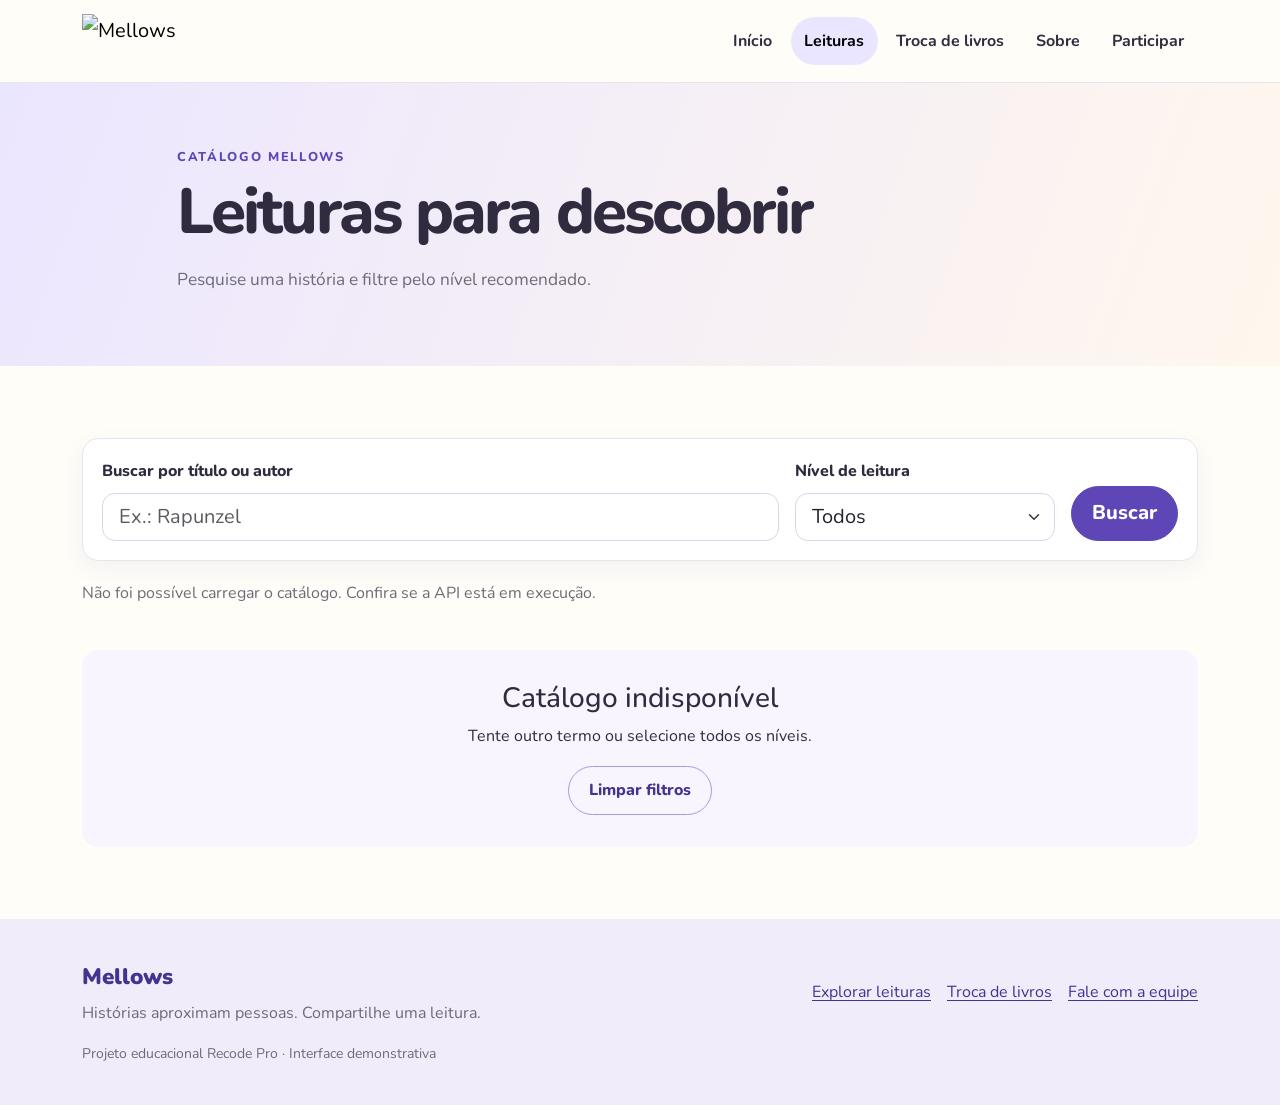
==== frontend/leitura.html @ 277d5baa "feat: make Mellows a full-stack portfolio project" ====
<!doctype html>
<html lang="pt-BR">
<head>
  <meta charset="utf-8">
  <meta name="viewport" content="width=device-width, initial-scale=1">
  <meta name="description" content="Mellows: leitura compartilhada e troca de livros para crianças e famílias.">
  <title>Leituras | Mellows</title>
  <link rel="preconnect" href="https://fonts.googleapis.com">
  <link rel="preconnect" href="https://fonts.gstatic.com" crossorigin>
  <link href="https://fonts.googleapis.com/css2?family=Nunito:wght@400;500;600;700;800&display=swap" rel="stylesheet">
  <link href="https://cdn.jsdelivr.net/npm/bootstrap@5.3.3/dist/css/bootstrap.min.css" rel="stylesheet" integrity="sha384-QWTKZyjpPEjISv5WaRU9OFeRpok6YctnYmDr5pNlyT2bRjXh0JMhjY6hW+ALEwIH" crossorigin="anonymous">
  <link rel="stylesheet" href="./site.css">
  <script src="./site.js" defer></script>
  <script src="https://cdn.jsdelivr.net/npm/bootstrap@5.3.3/dist/js/bootstrap.bundle.min.js" integrity="sha384-YvpcrYf0tY3lHB60NNkmXc5s9fDVZLESaAA55NDzOxhy9GkcIdslK1eN7N6jIeHz" crossorigin="anonymous" defer></script>
</head>
<body>
  <a class="skip-link" href="#main-content">Pular para o conteúdo</a>
  <header class="site-header">
    <nav class="navbar navbar-expand-lg" aria-label="Navegação principal">
      <div class="container">
        <a class="navbar-brand" href="./index.html" aria-label="Mellows, página inicial">
          <img src="./Img/logoMellows.png" alt="Mellows" width="164" height="54">
        </a>
        <button class="navbar-toggler" type="button" data-bs-toggle="collapse" data-bs-target="#mainNavigation" aria-controls="mainNavigation" aria-expanded="false" aria-label="Abrir menu">
          <span class="navbar-toggler-icon"></span>
        </button>
        <div class="collapse navbar-collapse" id="mainNavigation">
          <ul class="navbar-nav ms-auto align-items-lg-center">
          <li class="nav-item"><a class="nav-link" href="./index.html">Início</a></li>
          <li class="nav-item"><a class="nav-link active" href="./leitura.html" aria-current="page">Leituras</a></li>
          <li class="nav-item"><a class="nav-link" href="./trocaLivros.html">Troca de livros</a></li>
          <li class="nav-item"><a class="nav-link" href="./quemSomos.html">Sobre</a></li>
          <li class="nav-item"><a class="nav-link" href="./cadastre-se.html">Participar</a></li>
          </ul>
        </div>
      </div>
    </nav>
  </header>
  <main id="main-content">
    <section class="page-hero"><div class="container"><p class="eyebrow">Catálogo Mellows</p><h1>Leituras para descobrir</h1><p>Pesquise uma história e filtre pelo nível recomendado.</p></div></section>
    <section class="container section-block" aria-labelledby="catalog-title">
      <h2 class="visually-hidden" id="catalog-title">Catálogo de livros</h2>
      <form class="catalog-toolbar" data-catalog-filters role="search">
        <div class="field-grow"><label for="book-search" class="form-label">Buscar por título ou autor</label><input id="book-search" class="form-control form-control-lg" type="search" name="q" placeholder="Ex.: Rapunzel" autocomplete="off"></div>
        <div class="field-level"><label for="reading-level" class="form-label">Nível de leitura</label><select id="reading-level" class="form-select form-select-lg" name="level"><option value="">Todos</option><option value="INICIANTE">Iniciante</option><option value="INTERMEDIARIO">Intermediário</option><option value="AVANCADO">Avançado</option></select></div>
        <button class="btn btn-primary btn-lg" type="submit">Buscar</button>
      </form>
      <p class="results-status" data-catalog-status role="status" aria-live="polite">Carregando catálogo…</p>
      <div class="book-grid" data-book-grid></div>
      <div class="empty-state" data-empty-state hidden><h3>Nenhum livro encontrado</h3><p>Tente outro termo ou selecione todos os níveis.</p><button class="btn btn-outline-primary" type="button" data-reset-filters>Limpar filtros</button></div>
    </section>
  </main>
  <footer class="site-footer">
    <div class="container footer-inner">
      <div><a class="footer-brand" href="./index.html">Mellows</a><p>Histórias aproximam pessoas. Compartilhe uma leitura.</p></div>
      <div class="footer-links" aria-label="Links do rodapé"><a href="./leitura.html">Explorar leituras</a><a href="./trocaLivros.html">Troca de livros</a><a href="mailto:contato@mellows.com.br">Fale com a equipe</a></div>
      <small>Projeto educacional Recode Pro · Interface demonstrativa</small>
    </div>
  </footer>
</body>
</html>
---- frontend/site.css ----
:root {
  --ink: #302b3f;
  --muted: #6f6a78;
  --paper: #fffdf8;
  --lilac: #ebe6ff;
  --purple: #5e46b7;
  --purple-dark: #46328f;
  --pink: #ffddd8;
  --green: #dff1c2;
  --line: #e8e3ed;
  --shadow: 0 18px 48px rgba(46, 33, 83, .1);
}

* { box-sizing: border-box; }
html { scroll-behavior: smooth; }
body { margin: 0; background: var(--paper); color: var(--ink); font-family: "Nunito", system-ui, sans-serif; line-height: 1.65; }
a { color: var(--purple-dark); text-underline-offset: .18em; }
a:hover { color: var(--purple); }
:focus-visible { outline: 3px solid #d36caa !important; outline-offset: 3px; }
.skip-link { position: absolute; z-index: 1100; top: -4rem; left: 1rem; padding: .7rem 1rem; background: #fff; border-radius: .5rem; }
.skip-link:focus { top: 1rem; }
.site-header { position: relative; z-index: 10; background: rgba(255,253,248,.96); border-bottom: 1px solid var(--line); }
.navbar { min-height: 82px; }
.navbar-brand img { display: block; width: 164px; height: auto; }
.navbar-nav { gap: .3rem; }
.nav-link { color: var(--ink); padding: .7rem .85rem !important; border-radius: 999px; font-weight: 700; }
.nav-link:hover, .nav-link.active { background: var(--lilac); color: var(--purple-dark); }
.btn { border-radius: 999px; font-weight: 800; padding: .72rem 1.25rem; }
.btn-primary { --bs-btn-bg: var(--purple); --bs-btn-border-color: var(--purple); --bs-btn-hover-bg: var(--purple-dark); --bs-btn-hover-border-color: var(--purple-dark); --bs-btn-active-bg: var(--purple-dark); --bs-btn-active-border-color: var(--purple-dark); }
.btn-outline-primary { --bs-btn-color: var(--purple-dark); --bs-btn-border-color: #a99bdf; --bs-btn-hover-bg: var(--lilac); --bs-btn-hover-color: var(--purple-dark); --bs-btn-hover-border-color: var(--purple); }
.hero-section { overflow: hidden; background: linear-gradient(115deg, #f4f0ff 0%, #fff7ed 100%); }
.hero-grid { min-height: 520px; padding-block: 4rem; display: grid; grid-template-columns: 1.05fr .95fr; align-items: center; gap: 3rem; }
.hero-copy h1, .page-hero h1 { max-width: 720px; margin: 0 0 1.2rem; font-size: clamp(2.6rem, 6vw, 4.5rem); font-weight: 800; line-height: 1.06; letter-spacing: -.045em; }
.hero-copy h1 span { color: var(--purple); }
.hero-copy .lead { max-width: 570px; color: var(--muted); font-size: 1.2rem; }
.eyebrow { margin-bottom: .65rem; color: var(--purple); font-size: .8rem; font-weight: 800; letter-spacing: .13em; text-transform: uppercase; }
.hero-actions { display: flex; flex-wrap: wrap; gap: .75rem; margin-top: 1.7rem; }
.hero-note { margin-top: 1.4rem; color: var(--muted); font-size: .95rem; }
.hero-art { position: relative; max-width: 540px; justify-self: end; }
.hero-art img { display: block; width: 100%; max-height: 370px; object-fit: cover; border: 10px solid white; border-radius: 42% 42% 1.4rem 1.4rem; box-shadow: var(--shadow); }
.hero-sticker { position: absolute; right: -1rem; bottom: 1.3rem; padding: 1rem 1.3rem; background: var(--green); border-radius: 1rem; font-weight: 800; transform: rotate(3deg); box-shadow: 0 9px 24px rgba(36,55,22,.12); }
.section-block { padding-block: 4.5rem; }
.section-heading { max-width: 680px; margin: 0 auto 2rem; text-align: center; }
.section-heading-left { margin-inline: 0; text-align: left; }
.section-heading h2, .about-grid h2, .feature-content h2 { font-size: clamp(2rem, 4vw, 3rem); font-weight: 800; line-height: 1.12; letter-spacing: -.035em; }
.section-heading p:not(.eyebrow), .page-hero p:not(.eyebrow) { color: var(--muted); font-size: 1.08rem; }
.steps-grid { display: grid; grid-template-columns: repeat(3, 1fr); gap: 1.2rem; }
.step-card { min-height: 205px; padding: 1.5rem; border: 1px solid var(--line); border-radius: 1.2rem; background: white; }
.step-number { display: inline-grid; width: 2.4rem; height: 2.4rem; place-items: center; border-radius: 50%; background: var(--pink); color: var(--ink); font-weight: 800; }
.step-card h3 { margin-top: 1rem; font-size: 1.25rem; font-weight: 800; }
.step-card p { margin-bottom: 0; color: var(--muted); }
.feature-band { padding-block: 3.3rem; background: var(--purple-dark); color: white; }
.feature-content { display: flex; align-items: center; justify-content: space-between; gap: 2rem; }
.feature-content h2 { max-width: 620px; margin-bottom: .7rem; }
.feature-content p:not(.eyebrow) { max-width: 600px; margin-bottom: 0; color: #e8e0ff; }
.feature-band .eyebrow { color: #d6c9ff; }
.page-hero { padding-block: 4rem 3.5rem; background: linear-gradient(110deg, var(--lilac), #fff7ed); }
.page-hero .container { max-width: 950px; }
.page-hero h1 { font-size: clamp(2.5rem, 5vw, 4rem); }
.catalog-toolbar { display: flex; align-items: end; gap: 1rem; padding: 1.2rem; background: white; border: 1px solid var(--line); border-radius: 1rem; box-shadow: 0 8px 25px rgba(46,33,83,.05); }
.field-grow { flex: 1; }
.field-level { width: min(100%, 260px); }
.form-label { font-weight: 800; }
.form-control, .form-select { border-color: #dcd5e8; border-radius: .8rem; }
.results-status { min-height: 1.6rem; margin: 1.2rem 0; color: var(--muted); }
.book-grid { display: grid; grid-template-columns: repeat(3, minmax(0, 1fr)); gap: 1.3rem; }
.book-card { overflow: hidden; display: flex; flex-direction: column; border: 1px solid var(--line); border-radius: 1.15rem; background: white; box-shadow: 0 8px 24px rgba(46,33,83,.06); transition: transform .18s ease, box-shadow .18s ease; }
.book-card:hover { transform: translateY(-4px); box-shadow: var(--shadow); }
.book-cover { width: 100%; height: 255px; object-fit: contain; padding: 1rem; background: #f5f0ff; }
.book-card-body { display: flex; flex: 1; flex-direction: column; align-items: flex-start; padding: 1.25rem; }
.book-card h2 { font-size: 1.35rem; font-weight: 800; }
.book-card p { color: var(--muted); }
.book-meta { display: flex; flex-wrap: wrap; gap: .45rem; margin: 0 0 1rem; }
.badge-soft { display: inline-block; padding: .3rem .65rem; border-radius: 999px; background: var(--green); color: #344526; font-size: .78rem; font-weight: 800; }
.book-card .btn { margin-top: auto; }
.empty-state { margin-top: 1.5rem; padding: 2rem; border-radius: 1rem; background: #f8f5ff; text-align: center; }
.narrow-content { max-width: 720px; }
.panel-form { padding: clamp(1.3rem, 4vw, 2.5rem); border: 1px solid var(--line); border-radius: 1.2rem; background: white; box-shadow: var(--shadow); }
.panel-form h2 { font-weight: 800; }
.form-intro, .form-feedback { color: var(--muted); }
.form-feedback { margin-top: 1rem; }
.about-grid { display: grid; grid-template-columns: 1fr 1fr; align-items: center; gap: 3rem; }
.about-grid p { color: var(--muted); }
.about-grid img { width: 100%; max-height: 420px; object-fit: cover; border-radius: 1.4rem; box-shadow: var(--shadow); }
.principle-list { margin: 0; padding-left: 1.2rem; line-height: 2.1; }
.book-detail { max-width: 960px; }
.detail-layout { display: grid; grid-template-columns: minmax(240px, .8fr) 1.2fr; gap: 3rem; align-items: start; }
.detail-cover { width: 100%; max-height: 450px; object-fit: contain; padding: 1rem; border-radius: 1.2rem; background: #f5f0ff; }
.detail-copy h1 { font-size: clamp(2.2rem, 5vw, 3.6rem); font-weight: 800; line-height: 1.1; }
.site-footer { padding-block: 2.5rem; background: #f0ecfa; }
.footer-inner { display: grid; grid-template-columns: 1fr auto; gap: 1rem 2rem; align-items: center; }
.footer-brand { color: var(--purple-dark); font-size: 1.4rem; font-weight: 900; text-decoration: none; }
.site-footer p { margin: .25rem 0 0; color: var(--muted); }
.footer-links { display: flex; flex-wrap: wrap; gap: 1rem; }
.footer-inner small { grid-column: 1 / -1; color: var(--muted); }
[hidden] { display: none !important; }
@media (max-width: 767.98px) {
  .navbar { min-height: 70px; }
  .navbar-brand img { width: 138px; }
  .navbar-nav { align-items: stretch !important; padding-block: .4rem 1rem; }
  .hero-grid { min-height: 0; grid-template-columns: 1fr; gap: 2rem; padding-block: 3rem; }
  .hero-art { justify-self: center; width: min(100%, 500px); }
  .hero-sticker { right: .3rem; }
  .steps-grid, .book-grid { grid-template-columns: 1fr; }
  .feature-content, .about-grid, .detail-layout { grid-template-columns: 1fr; display: grid; }
  .feature-content .btn { justify-self: start; }
  .catalog-toolbar { align-items: stretch; flex-direction: column; }
  .field-level { width: 100%; }
  .footer-inner { grid-template-columns: 1fr; }
  .footer-inner small { grid-column: auto; }
}
@media (prefers-reduced-motion: reduce) { html { scroll-behavior: auto; } *, *::before, *::after { transition-duration: .01ms !important; animation-duration: .01ms !important; } }
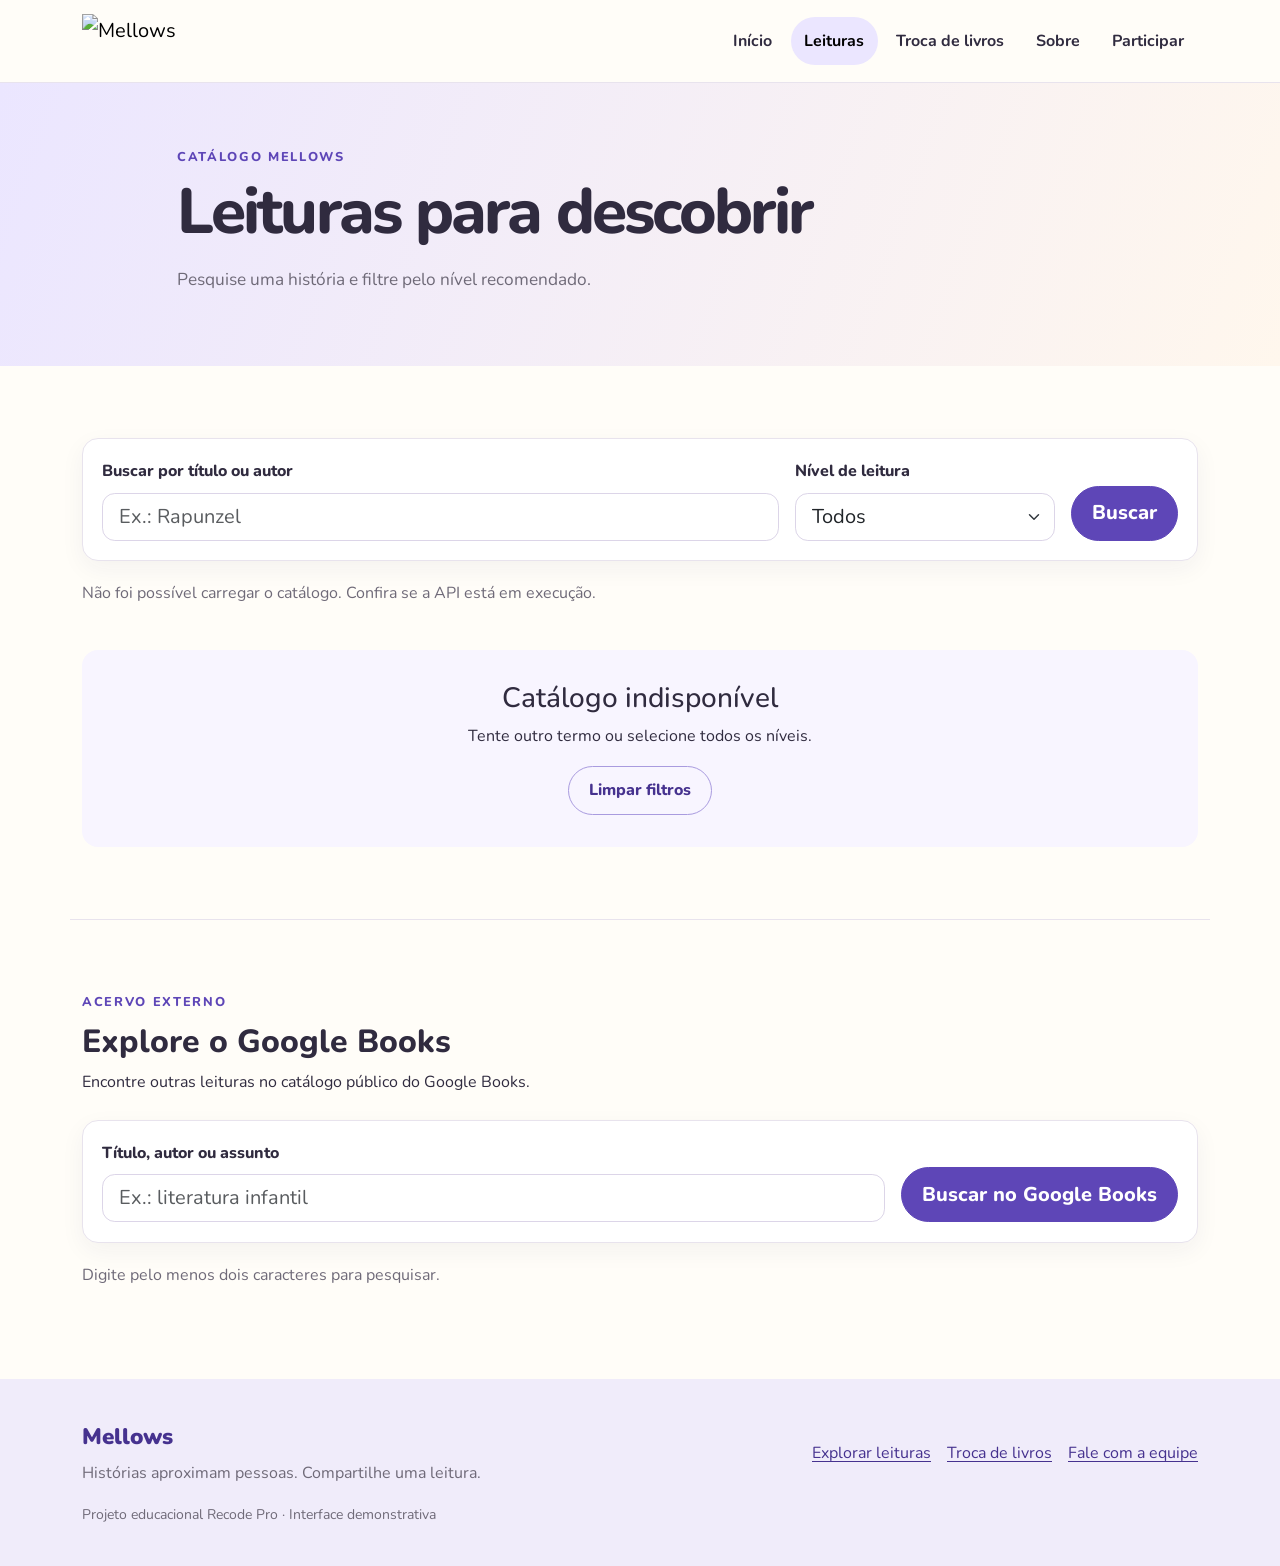
==== commit 5c043bc7: "feat: integrate Google Books search" ====
--- a/frontend/leitura.html
+++ b/frontend/leitura.html
@@ -49,6 +49,17 @@
       <div class="book-grid" data-book-grid></div>
       <div class="empty-state" data-empty-state hidden><h3>Nenhum livro encontrado</h3><p>Tente outro termo ou selecione todos os níveis.</p><button class="btn btn-outline-primary" type="button" data-reset-filters>Limpar filtros</button></div>
     </section>
+    <section class="container section-block external-books" aria-labelledby="google-books-title">
+      <div class="external-books-heading">
+        <div><p class="eyebrow">Acervo externo</p><h2 id="google-books-title">Explore o Google Books</h2><p>Encontre outras leituras no catálogo público do Google Books.</p></div>
+      </div>
+      <form class="catalog-toolbar" data-google-books-search role="search">
+        <div class="field-grow"><label for="google-book-query" class="form-label">Título, autor ou assunto</label><input id="google-book-query" class="form-control form-control-lg" type="search" name="q" placeholder="Ex.: literatura infantil" autocomplete="off" required minlength="2" maxlength="100"></div>
+        <button class="btn btn-primary btn-lg" type="submit">Buscar no Google Books</button>
+      </form>
+      <p class="results-status" data-google-books-status role="status" aria-live="polite">Digite pelo menos dois caracteres para pesquisar.</p>
+      <div class="book-grid" data-google-books-grid></div>
+    </section>
   </main>
   <footer class="site-footer">
     <div class="container footer-inner">
--- a/frontend/site.css
+++ b/frontend/site.css
@@ -73,6 +73,10 @@
 .book-meta { display: flex; flex-wrap: wrap; gap: .45rem; margin: 0 0 1rem; }
 .badge-soft { display: inline-block; padding: .3rem .65rem; border-radius: 999px; background: var(--green); color: #344526; font-size: .78rem; font-weight: 800; }
 .book-card .btn { margin-top: auto; }
+.external-books { border-top: 1px solid var(--line); }
+.external-books-heading { margin-bottom: 1.5rem; }
+.external-books-heading h2 { font-weight: 800; }
+.external-books .book-cover { object-fit: contain; background: #f7f4fb; }
 .empty-state { margin-top: 1.5rem; padding: 2rem; border-radius: 1rem; background: #f8f5ff; text-align: center; }
 .narrow-content { max-width: 720px; }
 .panel-form { padding: clamp(1.3rem, 4vw, 2.5rem); border: 1px solid var(--line); border-radius: 1.2rem; background: white; box-shadow: var(--shadow); }
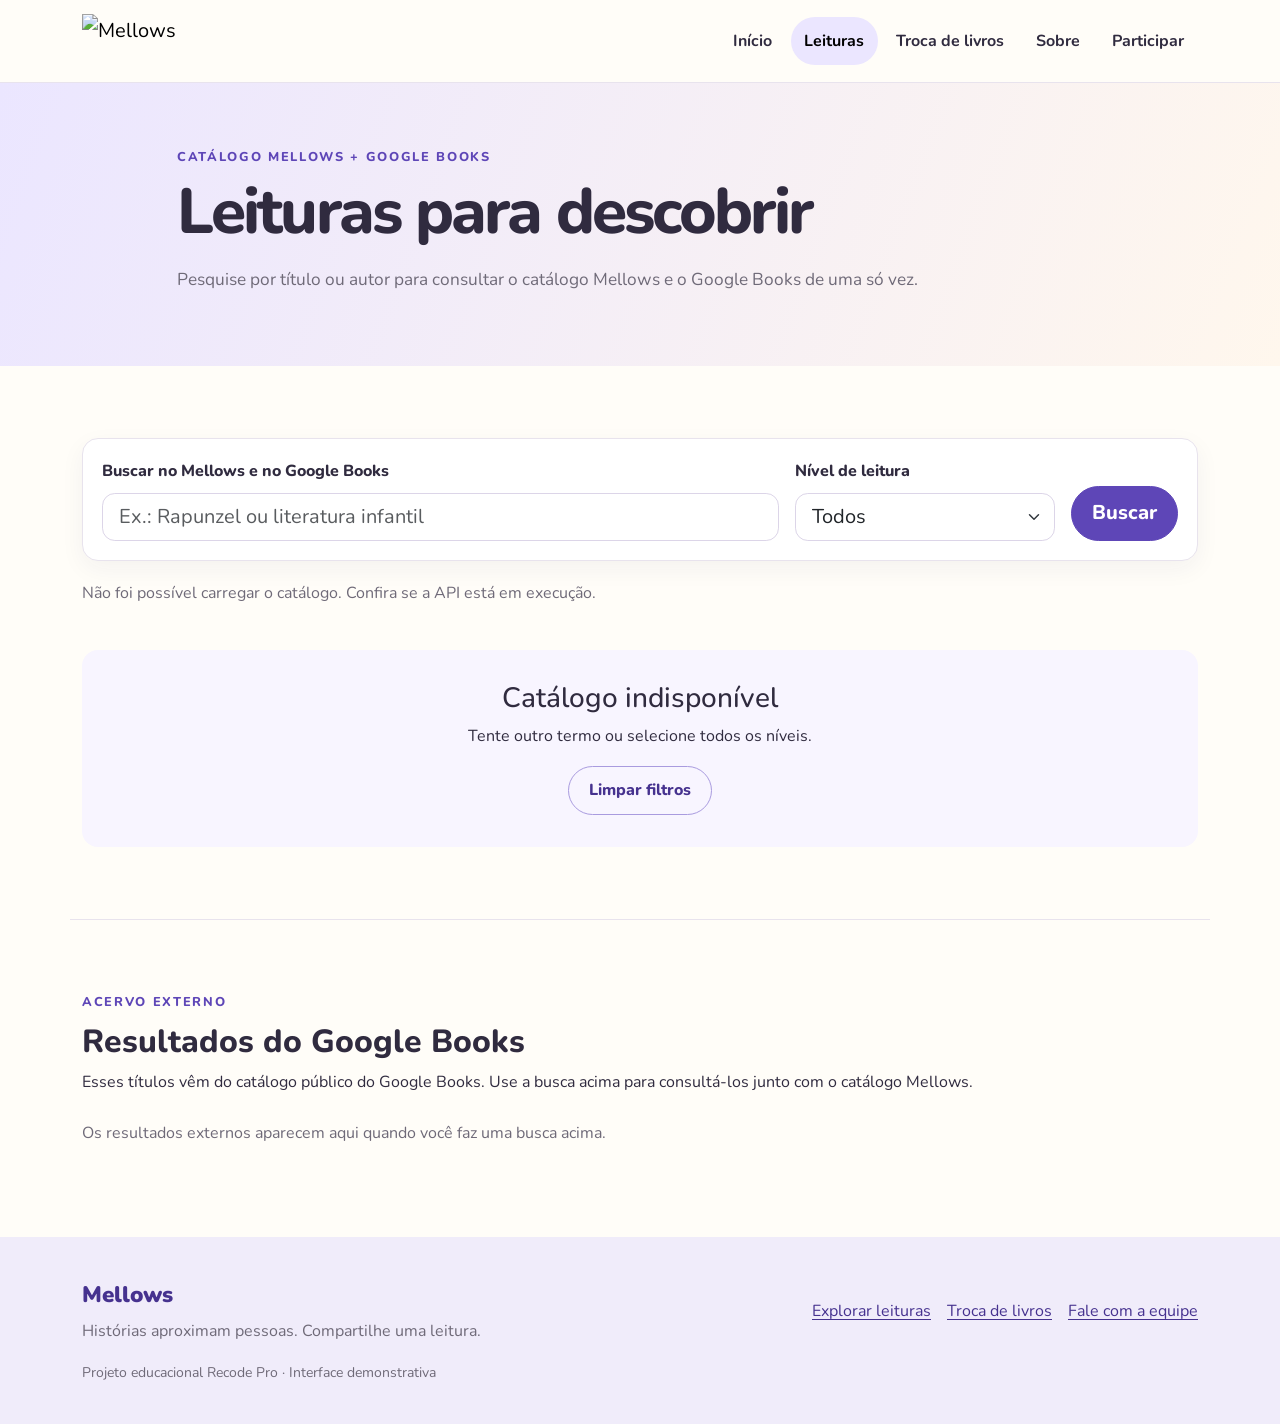
==== commit 2ed7771d: "feat: unify Mellows and Google Books search" ====
--- a/frontend/leitura.html
+++ b/frontend/leitura.html
@@ -37,11 +37,11 @@
     </nav>
   </header>
   <main id="main-content">
-    <section class="page-hero"><div class="container"><p class="eyebrow">Catálogo Mellows</p><h1>Leituras para descobrir</h1><p>Pesquise uma história e filtre pelo nível recomendado.</p></div></section>
+    <section class="page-hero"><div class="container"><p class="eyebrow">Catálogo Mellows + Google Books</p><h1>Leituras para descobrir</h1><p>Pesquise por título ou autor para consultar o catálogo Mellows e o Google Books de uma só vez.</p></div></section>
     <section class="container section-block" aria-labelledby="catalog-title">
       <h2 class="visually-hidden" id="catalog-title">Catálogo de livros</h2>
       <form class="catalog-toolbar" data-catalog-filters role="search">
-        <div class="field-grow"><label for="book-search" class="form-label">Buscar por título ou autor</label><input id="book-search" class="form-control form-control-lg" type="search" name="q" placeholder="Ex.: Rapunzel" autocomplete="off"></div>
+        <div class="field-grow"><label for="book-search" class="form-label">Buscar no Mellows e no Google Books</label><input id="book-search" class="form-control form-control-lg" type="search" name="q" placeholder="Ex.: Rapunzel ou literatura infantil" autocomplete="off" maxlength="100"></div>
         <div class="field-level"><label for="reading-level" class="form-label">Nível de leitura</label><select id="reading-level" class="form-select form-select-lg" name="level"><option value="">Todos</option><option value="INICIANTE">Iniciante</option><option value="INTERMEDIARIO">Intermediário</option><option value="AVANCADO">Avançado</option></select></div>
         <button class="btn btn-primary btn-lg" type="submit">Buscar</button>
       </form>
@@ -51,13 +51,9 @@
     </section>
     <section class="container section-block external-books" aria-labelledby="google-books-title">
       <div class="external-books-heading">
-        <div><p class="eyebrow">Acervo externo</p><h2 id="google-books-title">Explore o Google Books</h2><p>Encontre outras leituras no catálogo público do Google Books.</p></div>
+        <div><p class="eyebrow">Acervo externo</p><h2 id="google-books-title">Resultados do Google Books</h2><p>Esses títulos vêm do catálogo público do Google Books. Use a busca acima para consultá-los junto com o catálogo Mellows.</p></div>
       </div>
-      <form class="catalog-toolbar" data-google-books-search role="search">
-        <div class="field-grow"><label for="google-book-query" class="form-label">Título, autor ou assunto</label><input id="google-book-query" class="form-control form-control-lg" type="search" name="q" placeholder="Ex.: literatura infantil" autocomplete="off" required minlength="2" maxlength="100"></div>
-        <button class="btn btn-primary btn-lg" type="submit">Buscar no Google Books</button>
-      </form>
-      <p class="results-status" data-google-books-status role="status" aria-live="polite">Digite pelo menos dois caracteres para pesquisar.</p>
+      <p class="results-status" data-google-books-status role="status" aria-live="polite">Os resultados externos aparecem aqui quando você faz uma busca acima.</p>
       <div class="book-grid" data-google-books-grid></div>
     </section>
   </main>
